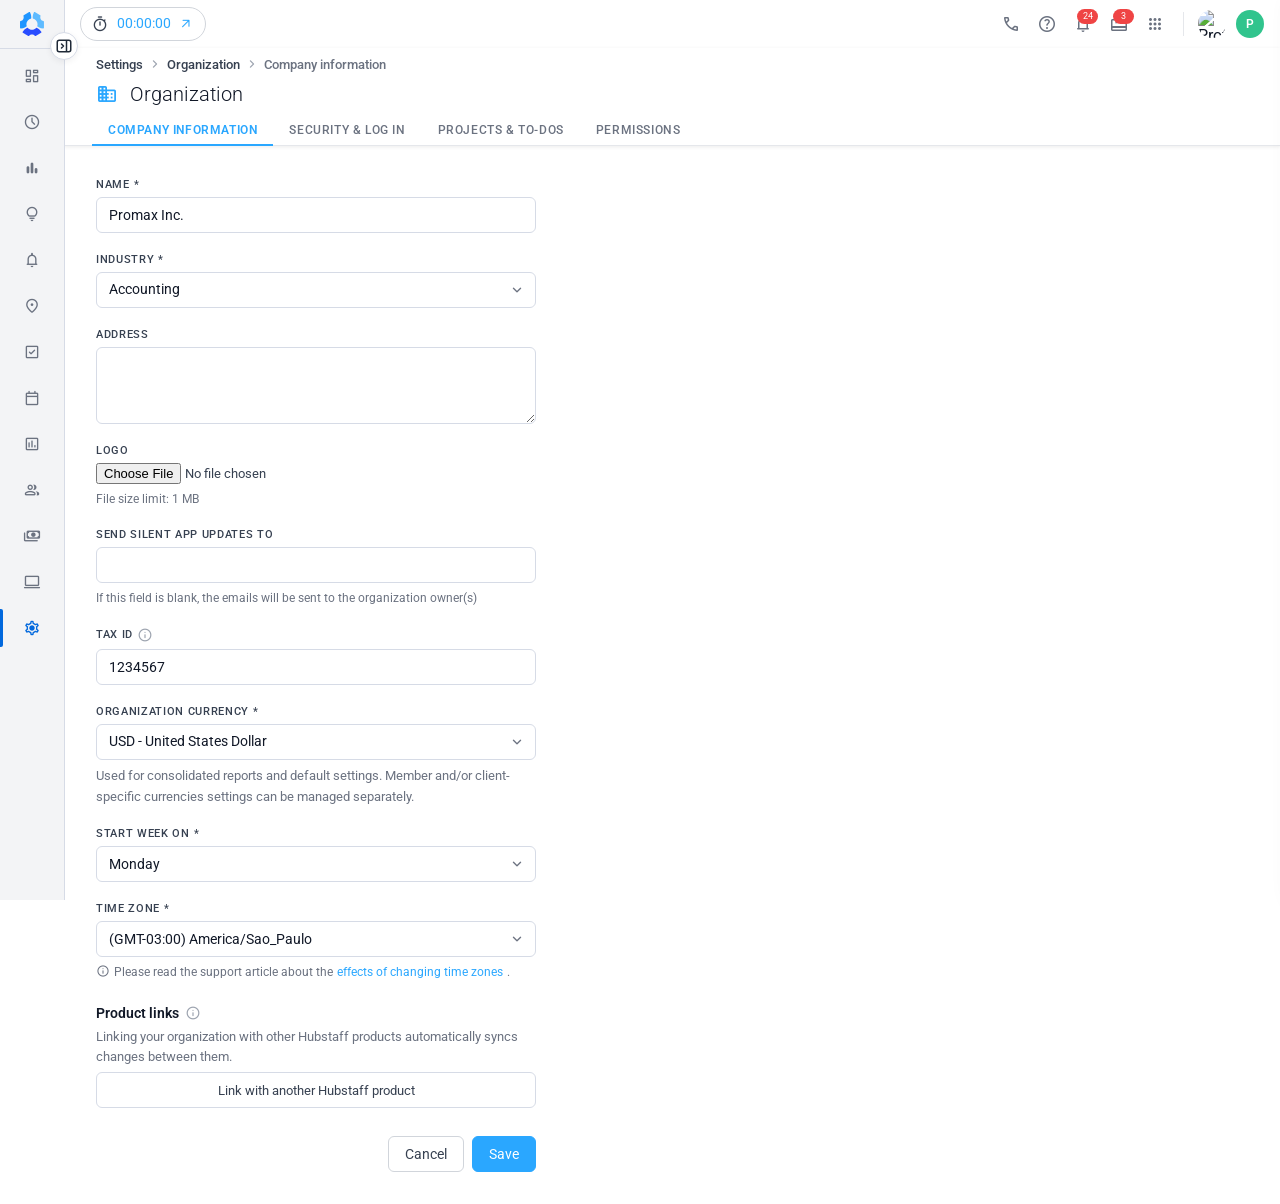
==== index.html @ 5479246e "Initial commit — multicurrency invoices prototype HTML/CSS/JS prototype for Hubstaff multicurrency i" ====
<!DOCTYPE html>
<html lang="en">
<head>
  <meta charset="UTF-8" />
  <meta name="viewport" content="width=device-width, initial-scale=1.0" />
  <title>Hubstaff shell — starter template</title>

  <!-- Fonts required by the shell -->
  <link rel="preconnect" href="https://fonts.googleapis.com" />
  <link rel="preconnect" href="https://fonts.gstatic.com" crossorigin />
  <link href="https://fonts.googleapis.com/css2?family=Roboto:wght@300;400;500;600&display=swap" rel="stylesheet" />
  <link href="https://fonts.googleapis.com/css2?family=Material+Symbols+Rounded:opsz,wght,FILL,GRAD@18,400,0,0;24,400,0,0&display=swap" rel="stylesheet" />

  <!-- Page-level styles -->
  <link rel="stylesheet" href="styles.css" />
  <link rel="stylesheet" href="settings-organization.css" />
</head>
<body>

  <!--
    The Hubstaff shell injects the top bar and sidebar into the page
    automatically. The only requirement is a wrapper with id="shell-content"
    that holds everything below the top bar.

    ▼ ▼ ▼  Replace the contents of #shell-content with your own page  ▼ ▼ ▼
  -->
  <div id="shell-content">

    <!-- Sticky sub-navigation -->
    <div class="settings-subnav">
      <div class="settings-subnav__breadcrumbs">
        <nav aria-label="Breadcrumb">
          <a href="#">Settings</a>
          <span class="material-symbols-rounded">chevron_right</span>
          <span>Organization</span>
          <span class="material-symbols-rounded">chevron_right</span>
          <span class="settings-subnav__crumb-current">Company information</span>
        </nav>
      </div>
      <div class="settings-subnav__title">
        <span class="material-symbols-rounded">domain</span>
        <span>Organization</span>
      </div>
      <div class="settings-subnav__tabs" role="tablist">
        <button class="settings-tab is-active" data-tab="company" role="tab">Company information</button>
        <button class="settings-tab" data-tab="security" role="tab">Security &amp; log in</button>
        <button class="settings-tab" data-tab="projects" role="tab">Projects &amp; to-dos</button>
        <button class="settings-tab" data-tab="permissions" role="tab">Permissions</button>
      </div>
    </div>

    <!-- Page body -->
    <div class="settings-body">

      <!-- Company information tab -->
      <div class="settings-tab-panel is-active" id="tab-company">
        <form class="org-form" novalidate>

          <div class="org-field">
            <label class="org-label" for="org-name">Name <span class="org-required">*</span></label>
            <input class="org-input" id="org-name" type="text" value="Promax Inc." />
          </div>

          <div class="org-field">
            <label class="org-label" for="org-industry">Industry <span class="org-required">*</span></label>
            <div class="org-select-wrap">
              <select class="org-select" id="org-industry">
                <option value="">Select your industry</option>
                <option value="19">Accommodation/Hospitality</option>
                <option value="1" selected>Accounting</option>
                <option value="3">Agency</option>
                <option value="20">Agriculture</option>
                <option value="21">Architect &amp; engineering</option>
                <option value="4">Blockchain/Crypto</option>
                <option value="22">Cleaning</option>
                <option value="23">Construction</option>
                <option value="5">Consulting</option>
                <option value="6">Design</option>
                <option value="7">Digital Marketing</option>
                <option value="8">E-commerce</option>
                <option value="9">Education and training</option>
                <option value="10">Entertainment</option>
                <option value="11">Freelancing</option>
                <option value="12">IT services</option>
                <option value="13">Legal</option>
                <option value="14">Media</option>
                <option value="15">Professional services</option>
                <option value="16">Software</option>
                <option value="17">Technology and technical services</option>
                <option value="18">Web development</option>
                <option value="37">Other</option>
              </select>
              <span class="material-symbols-rounded org-select-icon">expand_more</span>
            </div>
          </div>

          <div class="org-field">
            <label class="org-label" for="org-address">Address</label>
            <textarea class="org-textarea" id="org-address" rows="3"></textarea>
          </div>

          <div class="org-field">
            <label class="org-label" for="org-logo">Logo</label>
            <input class="org-file" id="org-logo" type="file" accept="image/*" />
            <p class="org-hint">File size limit: 1 MB</p>
          </div>

          <div class="org-field">
            <label class="org-label" for="org-silent-email">Send Silent app updates to</label>
            <input class="org-input" id="org-silent-email" type="email" />
            <p class="org-hint">If this field is blank, the emails will be sent to the organization owner(s)</p>
          </div>

          <div class="org-field">
            <label class="org-label" for="org-tax-id">
              Tax ID
              <span class="org-info-icon material-symbols-rounded" title="Used to identify your organization">info</span>
            </label>
            <input class="org-input" id="org-tax-id" type="text" value="1234567" placeholder="Enter tax ID" />
          </div>

          <div class="org-field">
            <label class="org-label" for="org-currency">Organization currency <span class="org-required">*</span></label>
            <div class="org-select-wrap">
              <select class="org-select" id="org-currency">
                <option value="USD" selected>USD - United States Dollar</option>
                <option value="EUR">EUR - Euro</option>
                <option value="GBP">GBP - British Pound</option>
                <option value="AUD">AUD - Australian Dollar</option>
                <option value="CAD">CAD - Canadian Dollar</option>
                <option value="BRL">BRL - Brazilian Real</option>
                <option value="JPY">JPY - Japanese Yen</option>
                <option value="MXN">MXN - Mexican Peso</option>
                <option value="INR">INR - Indian Rupee</option>
                <option value="CNY">CNY - Chinese Renminbi Yuan</option>
              </select>
              <span class="material-symbols-rounded org-select-icon">expand_more</span>
            </div>
            <p class="org-hint org-hint--note">Used for consolidated reports and default settings. Member and/or client-specific currencies settings can be managed separately.</p>
          </div>

          <div class="org-field">
            <label class="org-label" for="org-week-start">Start week on <span class="org-required">*</span></label>
            <div class="org-select-wrap">
              <select class="org-select" id="org-week-start">
                <option value="6">Sunday</option>
                <option value="0" selected>Monday</option>
                <option value="1">Tuesday</option>
                <option value="2">Wednesday</option>
                <option value="3">Thursday</option>
                <option value="4">Friday</option>
                <option value="5">Saturday</option>
              </select>
              <span class="material-symbols-rounded org-select-icon">expand_more</span>
            </div>
          </div>

          <div class="org-field">
            <label class="org-label" for="org-timezone">Time zone <span class="org-required">*</span></label>
            <div class="org-select-wrap">
              <select class="org-select" id="org-timezone">
                <option value="Etc/GMT+12">(GMT-12:00) Etc/GMT+12</option>
                <option value="America/Los_Angeles">(GMT-07:00) America/Los_Angeles</option>
                <option value="America/Denver">(GMT-06:00) America/Denver</option>
                <option value="America/Chicago">(GMT-05:00) America/Chicago</option>
                <option value="America/New_York">(GMT-04:00) America/New_York</option>
                <option value="America/Halifax">(GMT-03:00) America/Halifax</option>
                <option value="America/Sao_Paulo" selected>(GMT-03:00) America/Sao_Paulo</option>
                <option value="America/Argentina/Buenos_Aires">(GMT-03:00) America/Argentina/Buenos_Aires</option>
                <option value="UTC">(GMT+00:00) UTC</option>
                <option value="Europe/London">(GMT+01:00) Europe/London</option>
                <option value="Europe/Berlin">(GMT+02:00) Europe/Berlin</option>
                <option value="Europe/Moscow">(GMT+03:00) Europe/Moscow</option>
                <option value="Asia/Dubai">(GMT+04:00) Asia/Dubai</option>
                <option value="Asia/Kolkata">(GMT+05:30) Asia/Kolkata</option>
                <option value="Asia/Shanghai">(GMT+08:00) Asia/Shanghai</option>
                <option value="Asia/Tokyo">(GMT+09:00) Asia/Tokyo</option>
                <option value="Australia/Sydney">(GMT+10:00) Australia/Sydney</option>
              </select>
              <span class="material-symbols-rounded org-select-icon">expand_more</span>
            </div>
            <p class="org-hint">
              <span class="material-symbols-rounded org-hint-icon">info</span>
              Please read the support article about the <a href="#" class="org-link">effects of changing time zones</a>.
            </p>
          </div>

          <div class="org-product-links">
            <div class="org-product-links__header">
              <h6 class="org-product-links__title">Product links</h6>
              <span class="material-symbols-rounded org-info-icon" title="Link this organization with other Hubstaff products to share members and projects.">info</span>
            </div>
            <p class="org-product-links__desc">Linking your organization with other Hubstaff products automatically syncs changes between them.</p>
            <button type="button" class="btn btn--outline">Link with another Hubstaff product</button>
          </div>

          <div class="org-form-actions">
            <button type="button" class="btn">Cancel</button>
            <button type="submit" class="btn btn--primary">Save</button>
          </div>

        </form>
      </div>

      <!-- Other tabs (empty for now) -->
      <div class="settings-tab-panel" id="tab-security"></div>
      <div class="settings-tab-panel" id="tab-projects"></div>
      <div class="settings-tab-panel" id="tab-permissions"></div>

    </div>
  </div>
  <!--  ▲ ▲ ▲  /Replace  ▲ ▲ ▲  -->

  <!-- Shell library (top bar + sidebar + collapse/expand) -->
  <script src="hubstaff-shell.js?v=8"></script>

  <script>
    document.querySelectorAll('.settings-tab').forEach(function(tab) {
      tab.addEventListener('click', function() {
        var target = this.dataset.tab;
        document.querySelectorAll('.settings-tab').forEach(function(t) { t.classList.remove('is-active'); });
        document.querySelectorAll('.settings-tab-panel').forEach(function(p) { p.classList.remove('is-active'); });
        this.classList.add('is-active');
        document.getElementById('tab-' + target).classList.add('is-active');
      });
    });
  </script>

  <!-- Boot the shell -->
  <script src="layout.js"></script>

  <!-- Design annotations -->
  <script src="design-annotations.js"></script>
  <script>
    DesignAnnotations.init({
      page: 'Organizations',
      required: [
        'Change the label name to "Organization currency"',
        'Add helper text explaining what the organization currency means and how it applies across clients and projects'
      ],
      suggestions: []
    });
  </script>
</body>
</html>
---- styles.css ----
/* =============================================================
   Page-level styles for the starter template
   -------------------------------------------------------------
   The Hubstaff shell injects all of its own styles (top bar,
   sidebar, collapse toggle, content offset). This file only
   styles the placeholder so the centre area looks tidy.
   Delete the .placeholder rules once you add real content.
   ============================================================= */

html, body {
  margin: 0;
  padding: 0;
  background: #ffffff;
  font-family: 'Roboto', sans-serif;
  color: #111827;
}

/* Generic page wrapper inside the shell content area */
.page {
  padding: 32px;
  max-width: 1200px;
}

/* Placeholder card (delete when you add real content) */
.placeholder {
  background: #ffffff;
  border: 1px dashed #d1d5db;
  border-radius: 12px;
  padding: 48px 32px;
  display: flex;
  flex-direction: column;
  align-items: center;
  text-align: center;
  gap: 12px;
}
.placeholder__art {
  display: inline-flex;
  align-items: center;
  justify-content: center;
  width: 56px;
  height: 56px;
  border-radius: 8px;
  background: #dbeafe;
  color: #0168dd;
  margin-bottom: 4px;
}
.placeholder__art .material-symbols-rounded { font-size: 28px; }
.placeholder__title {
  margin: 0;
  font-size: 20px;
  font-weight: 500;
  color: #111827;
}
.placeholder__body {
  margin: 0;
  max-width: 480px;
  font-size: 14px;
  line-height: 20px;
  color: #6b7280;
}
.placeholder__actions {
  display: flex;
  gap: 8px;
  margin-top: 12px;
  flex-wrap: wrap;
  justify-content: center;
}
.placeholder__hint {
  margin: 16px 0 0;
  font-size: 12px;
  color: #9ca3af;
}

/* Generic buttons (reusable across the app) */
.btn {
  display: inline-flex;
  align-items: center;
  justify-content: center;
  height: 36px;
  padding: 0 16px;
  border: 1px solid #d1d5db;
  border-radius: 6px;
  background: #ffffff;
  color: #374151;
  font: 400 14px/1 'Roboto', sans-serif;
  cursor: pointer;
  transition: background 120ms ease, border-color 120ms ease;
}
.btn:hover { background: #f9fafb; }
.btn--primary {
  background: #2aa7ff;
  border-color: #2aa7ff;
  color: #ffffff;
}
.btn--primary:hover { background: #1f95eb; border-color: #1f95eb; }
.btn:focus-visible {
  outline: 2px solid #2aa7ff;
  outline-offset: 2px;
}
---- settings-organization.css ----
/* =============================================================
   Settings > Organization > Company information
   ============================================================= */

/* ── Sticky sub-navigation ── */
.settings-subnav {
  position: sticky;
  top: 48px;
  z-index: 100;
  background: #ffffff;
  box-shadow: 0 1px 4px rgba(0, 0, 0, 0.08);
}

.settings-subnav__breadcrumbs {
  padding: 8px 32px 0;
}

.settings-subnav__breadcrumbs nav {
  display: flex;
  align-items: center;
  gap: 4px;
  font-size: 13px;
  font-weight: 500;
  color: #374151;
}

.settings-subnav__breadcrumbs a {
  color: #374151;
  text-decoration: none;
}
.settings-subnav__breadcrumbs a:hover { color: #2aa7ff; }

.settings-subnav__breadcrumbs .material-symbols-rounded {
  font-size: 16px;
  color: #9ca3af;
}

.settings-subnav__crumb-current {
  color: #6b7280;
}

.settings-subnav__title {
  display: flex;
  align-items: center;
  gap: 12px;
  padding: 10px 32px 8px;
}

.settings-subnav__title .material-symbols-rounded {
  font-size: 22px;
  color: #2aa7ff;
}

.settings-subnav__title span:last-child {
  font-size: 20px;
  font-weight: 300;
  color: #111827;
}

/* ── Tabs ── */
.settings-subnav__tabs {
  display: flex;
  padding: 0 28px;
  gap: 0;
  position: relative;
}

.settings-subnav__tabs::after {
  content: '';
  position: absolute;
  bottom: 0;
  left: 0;
  right: 0;
  height: 1px;
  background: #e5e7eb;
}

.settings-tab {
  position: relative;
  z-index: 1;
  padding: 10px 16px;
  border: none;
  background: transparent;
  font: 500 12px/1 'Roboto', sans-serif;
  letter-spacing: 0.05em;
  text-transform: uppercase;
  color: #6b7280;
  cursor: pointer;
  transition: background 120ms ease, color 120ms ease;
  border-radius: 0;
}

.settings-tab:hover {
  background: #f3f4f6;
  color: #374151;
}

.settings-tab.is-active {
  color: #2aa7ff;
  font-weight: 600;
  cursor: default;
}

.settings-tab.is-active::after {
  content: '';
  position: absolute;
  bottom: 0;
  left: 0;
  right: 0;
  height: 2px;
  background: #2aa7ff;
  z-index: 2;
}

/* ── Page body ── */
.settings-body {
  padding: 32px;
}

.settings-tab-panel {
  display: none;
}
.settings-tab-panel.is-active {
  display: block;
}

/* ── Form layout ── */
.org-form {
  max-width: 440px;
  display: flex;
  flex-direction: column;
  gap: 20px;
}

/* ── Field ── */
.org-field {
  display: flex;
  flex-direction: column;
  gap: 6px;
}

.org-label {
  display: flex;
  align-items: center;
  gap: 4px;
  font-size: 11px;
  font-weight: 500;
  letter-spacing: 0.06em;
  text-transform: uppercase;
  color: #374151;
}

.org-required {
  color: #374151;
}

/* ── Inputs ── */
.org-input,
.org-textarea,
.org-select {
  width: 100%;
  box-sizing: border-box;
  font: 400 14px/1.4 'Roboto', sans-serif;
  color: #111827;
  background: #ffffff;
  border: 1px solid #D6DBE6;
  border-radius: 6px;
  padding: 0 12px;
  height: 36px;
  transition: border-color 120ms ease, box-shadow 120ms ease;
  outline: none;
}

.org-input:focus,
.org-textarea:focus,
.org-select:focus {
  border-color: #2aa7ff;
  box-shadow: 0 0 0 3px rgba(1, 104, 221, 0.12);
}

.org-textarea {
  height: auto;
  padding: 8px 12px;
  resize: vertical;
}

/* ── Select wrapper ── */
.org-select-wrap {
  position: relative;
}

.org-select {
  appearance: none;
  -webkit-appearance: none;
  padding-right: 36px;
  cursor: pointer;
}

.org-select-icon {
  position: absolute;
  right: 10px;
  top: 50%;
  transform: translateY(-50%);
  font-size: 18px;
  color: #6b7280;
  pointer-events: none;
}

/* ── File input ── */
.org-file {
  font: 400 13px/1 'Roboto', sans-serif;
  color: #374151;
}

/* ── Info icon ── */
.org-info-icon {
  font-size: 16px;
  color: #9ca3af;
  cursor: default;
}

/* ── Hints ── */
.org-hint {
  margin: 0;
  display: flex;
  align-items: flex-start;
  gap: 4px;
  font-size: 12px;
  color: #6b7280;
  line-height: 1.5;
}

.org-hint-icon {
  font-size: 14px;
  flex-shrink: 0;
  margin-top: 1px;
}

.org-hint--note {
  line-height: 1.6;
  color: #6b7280;
  font-size: 13px;
}

.org-link {
  color: #2aa7ff;
  text-decoration: none;
}
.org-link:hover { text-decoration: underline; }

/* ── Product links section ── */
.org-product-links {
  display: flex;
  flex-direction: column;
  gap: 6px;
  padding-top: 4px;
}

.org-product-links__header {
  display: flex;
  align-items: center;
  gap: 6px;
}

.org-product-links__title {
  margin: 0;
  font-size: 14px;
  font-weight: 600;
  color: #111827;
}

.org-product-links__desc {
  margin: 0;
  font-size: 13px;
  color: #6b7280;
  line-height: 1.5;
}

/* ── Form actions ── */
.org-form-actions {
  display: flex;
  align-items: center;
  justify-content: flex-end;
  gap: 8px;
  padding-top: 8px;
}

/* ── Button variants ── */
.btn--outline {
  background: #ffffff;
  border-color: #D6DBE6;
  color: #374151;
  font-size: 13px;
}
.btn--outline:hover { background: #f9fafb; border-color: #c0c7d4; }
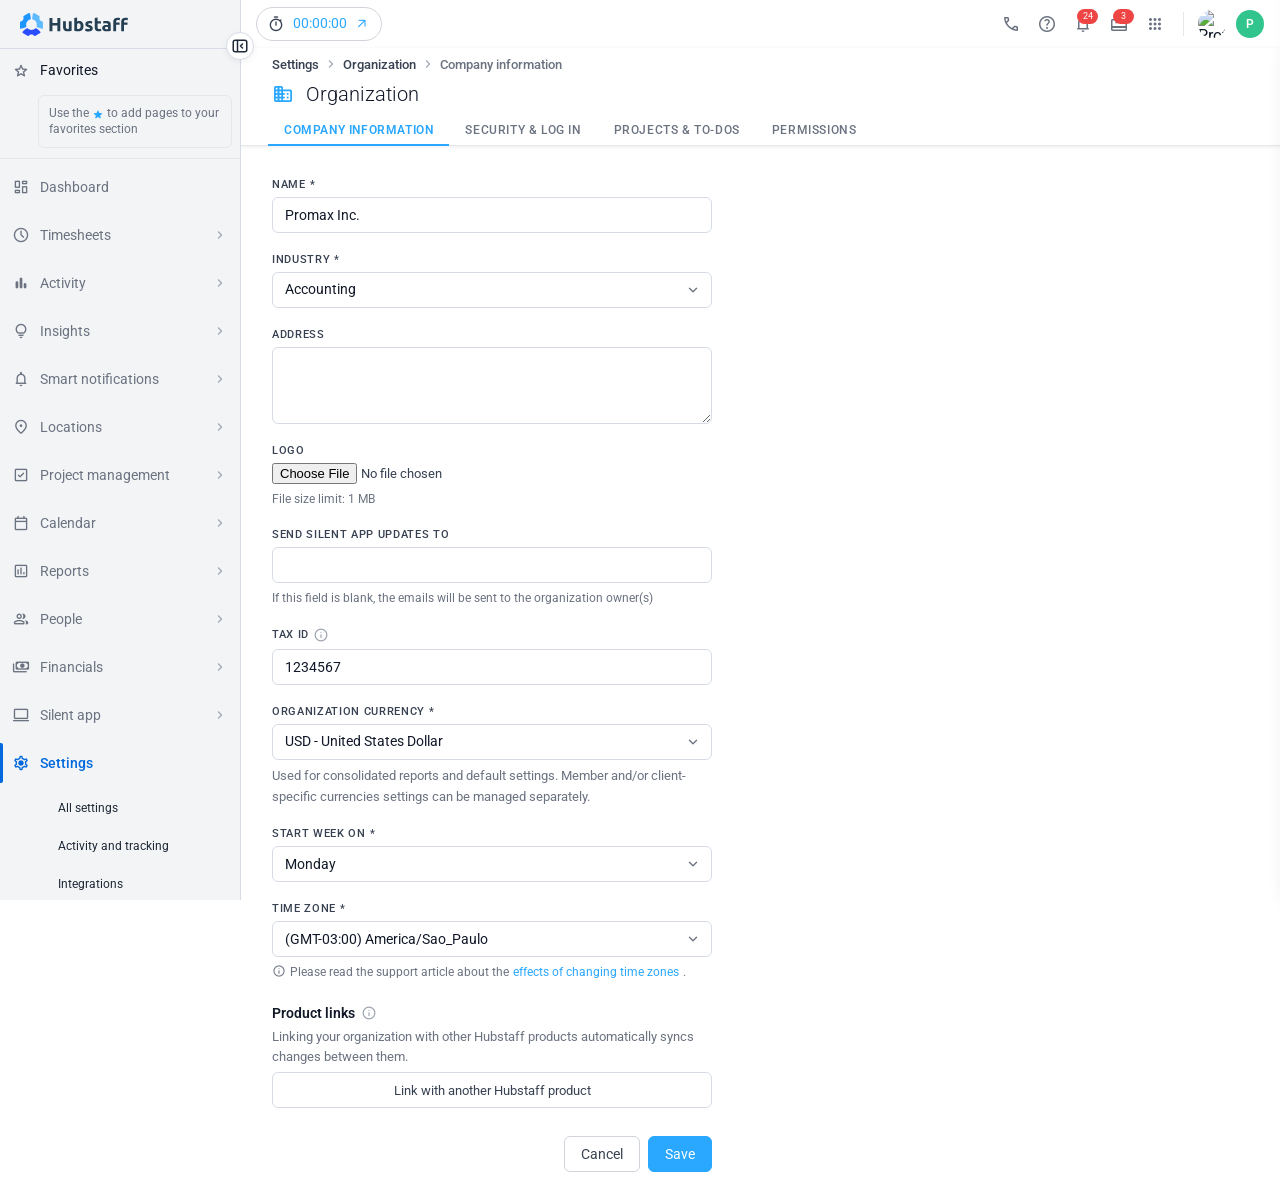
==== commit b8dc03ae: "Add design annotations with hover highlights and split Members Payment column - Add DesignAnnotation" ====
--- a/index.html
+++ b/index.html
@@ -212,7 +212,7 @@
   <!--  ▲ ▲ ▲  /Replace  ▲ ▲ ▲  -->
 
   <!-- Shell library (top bar + sidebar + collapse/expand) -->
-  <script src="hubstaff-shell.js?v=8"></script>
+  <script src="hubstaff-shell.js?v=13"></script>
 
   <script>
     document.querySelectorAll('.settings-tab').forEach(function(tab) {
@@ -230,13 +230,20 @@
   <script src="layout.js"></script>
 
   <!-- Design annotations -->
-  <script src="design-annotations.js"></script>
+  <script src="design-annotations.js?v=5"></script>
   <script>
     DesignAnnotations.init({
-      page: 'Organizations',
+      page: 'Company information',
       required: [
-        'Change the label name to "Organization currency"',
-        'Add helper text explaining what the organization currency means and how it applies across clients and projects'
+        {
+          text: 'Organization currency field — label and helper text',
+          target: '#org-currency, [for="org-currency"], .org-hint--note',
+          sub: [
+            'Label must read "Organization currency" (not "Default currency" or similar)',
+            'Helper text must explain that this is the fallback currency for clients and projects that have no currency set',
+            'This value cascades to: client default currency → project rate currency → invoice currency'
+          ]
+        }
       ],
       suggestions: []
     });
--- a/styles.css
+++ b/styles.css
@@ -97,3 +97,87 @@
   outline: 2px solid #2aa7ff;
   outline-offset: 2px;
 }
+
+/* =============================================================
+   Shared design notes — reusable across all prototype pages
+   ============================================================= */
+.design-notes {
+  margin-top: 40px;
+  border-top: 1px dashed #d1d5db;
+  padding-top: 24px;
+}
+
+.design-notes__header {
+  display: flex;
+  align-items: center;
+  gap: 7px;
+  font-size: 12px;
+  font-weight: 600;
+  text-transform: uppercase;
+  letter-spacing: 0.07em;
+  color: #9ca3af;
+  margin-bottom: 16px;
+}
+
+.design-notes__header .material-symbols-rounded {
+  font-size: 17px;
+  color: #9ca3af;
+}
+
+.design-notes__list {
+  display: flex;
+  flex-direction: column;
+  gap: 12px;
+}
+
+.design-note {
+  background: #fffbeb;
+  border: 1px solid #fde68a;
+  border-left: 3px solid #f59e0b;
+  border-radius: 6px;
+  padding: 14px 16px;
+}
+
+.design-note__tag {
+  display: inline-block;
+  font-size: 11px;
+  font-weight: 600;
+  text-transform: uppercase;
+  letter-spacing: 0.06em;
+  color: #92400e;
+  margin-bottom: 6px;
+}
+
+.design-note__body {
+  margin: 0;
+  font-size: 13px;
+  color: #374151;
+  line-height: 1.65;
+}
+
+.design-note__body strong {
+  font-weight: 600;
+  color: #111827;
+}
+
+.design-note__body code {
+  font-family: 'Roboto Mono', 'Menlo', 'Consolas', monospace;
+  font-size: 12px;
+  background: #fef3c7;
+  border: 1px solid #fde68a;
+  border-radius: 3px;
+  padding: 1px 5px;
+  color: #92400e;
+}
+
+/* Inline note — compact version for use inside modals or panels */
+.design-note--inline {
+  margin: 0 24px 20px;
+  border-left-width: 3px;
+  padding: 10px 14px;
+}
+
+.design-note--inline .design-note__body {
+  font-size: 12px;
+  line-height: 1.6;
+}
